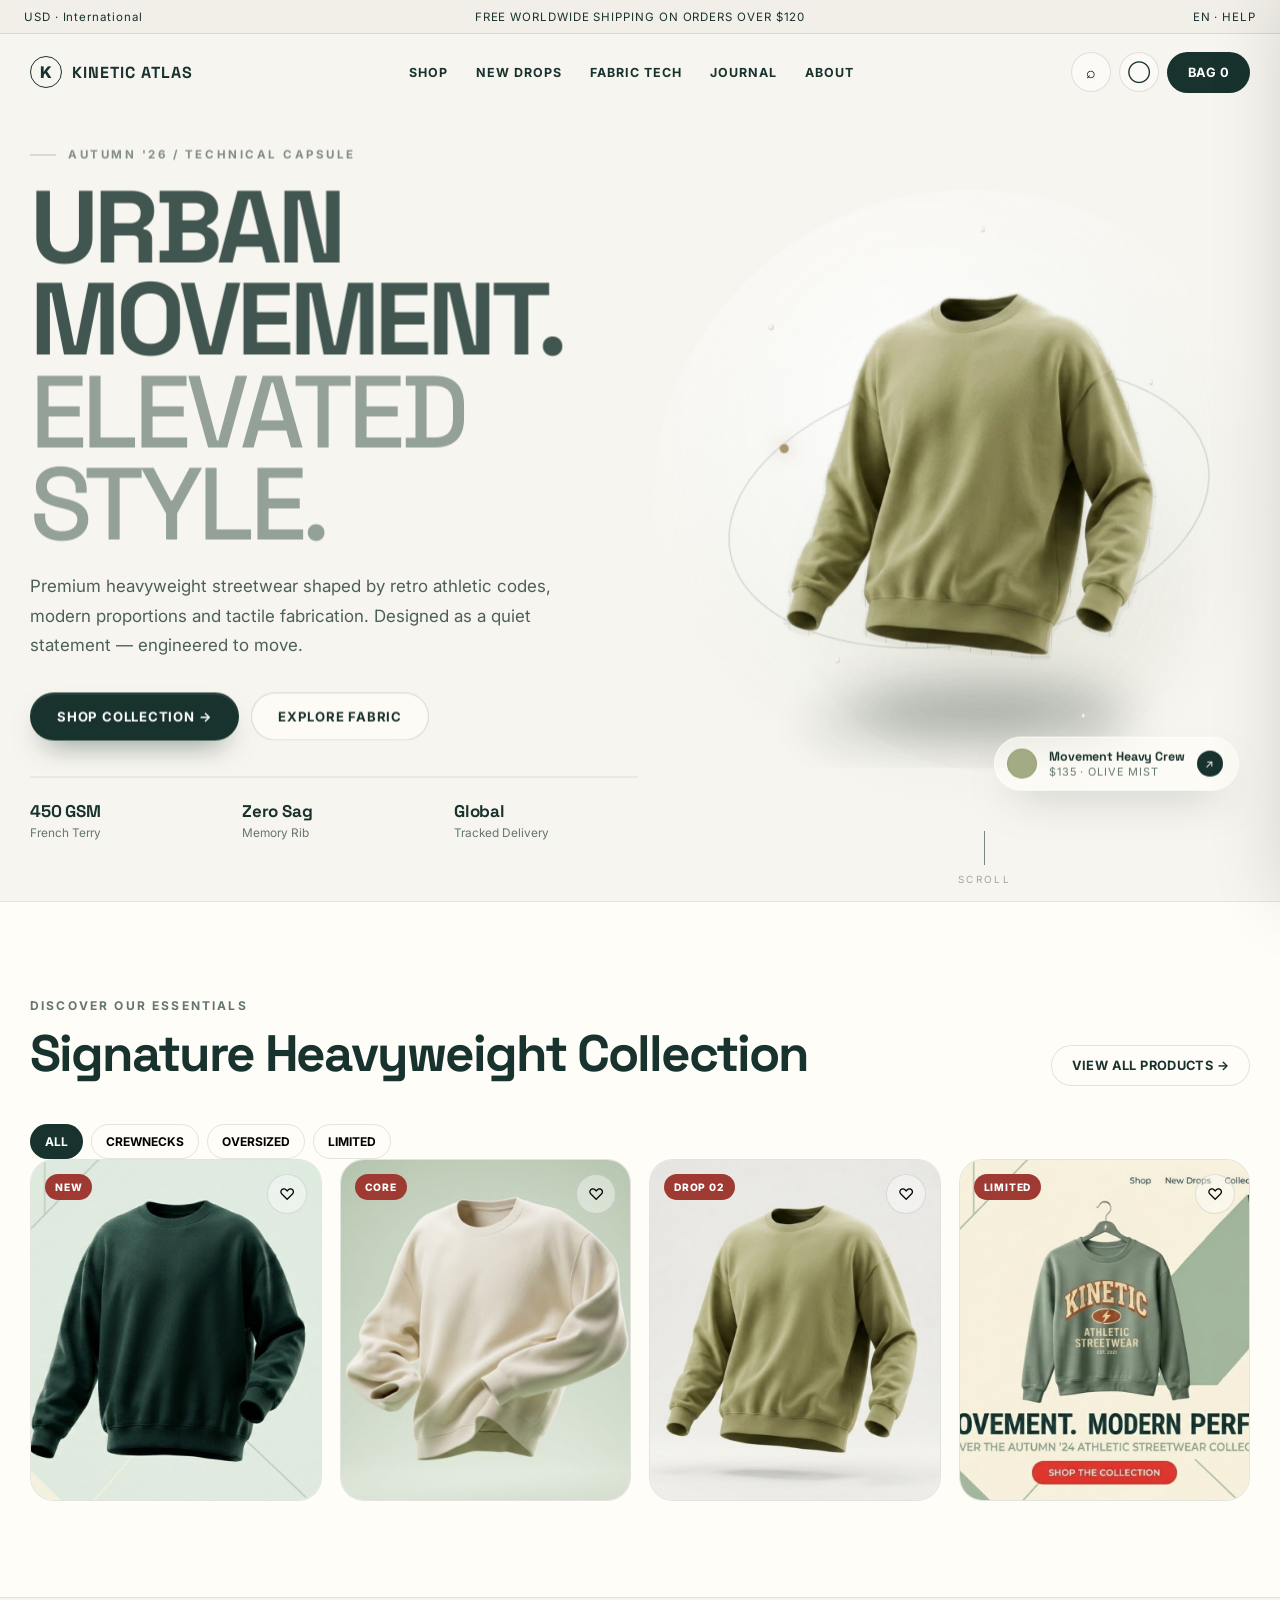
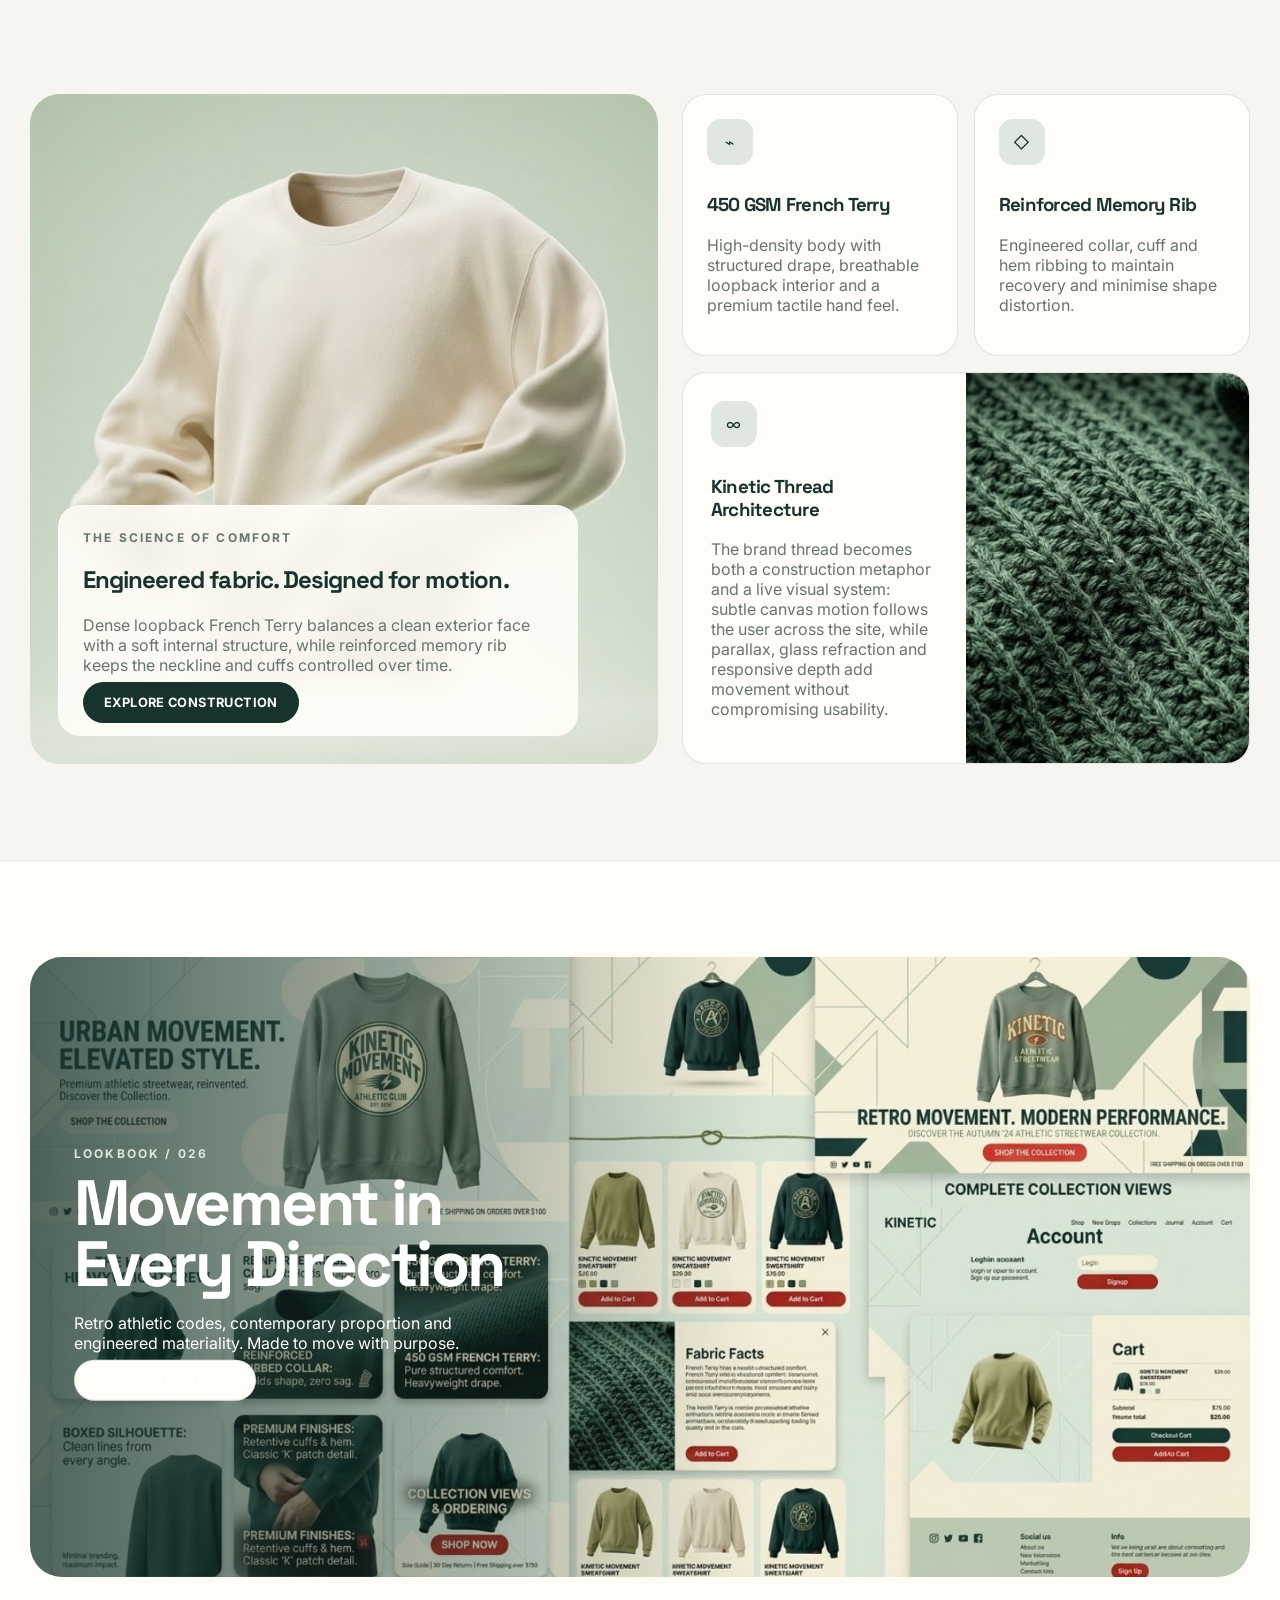
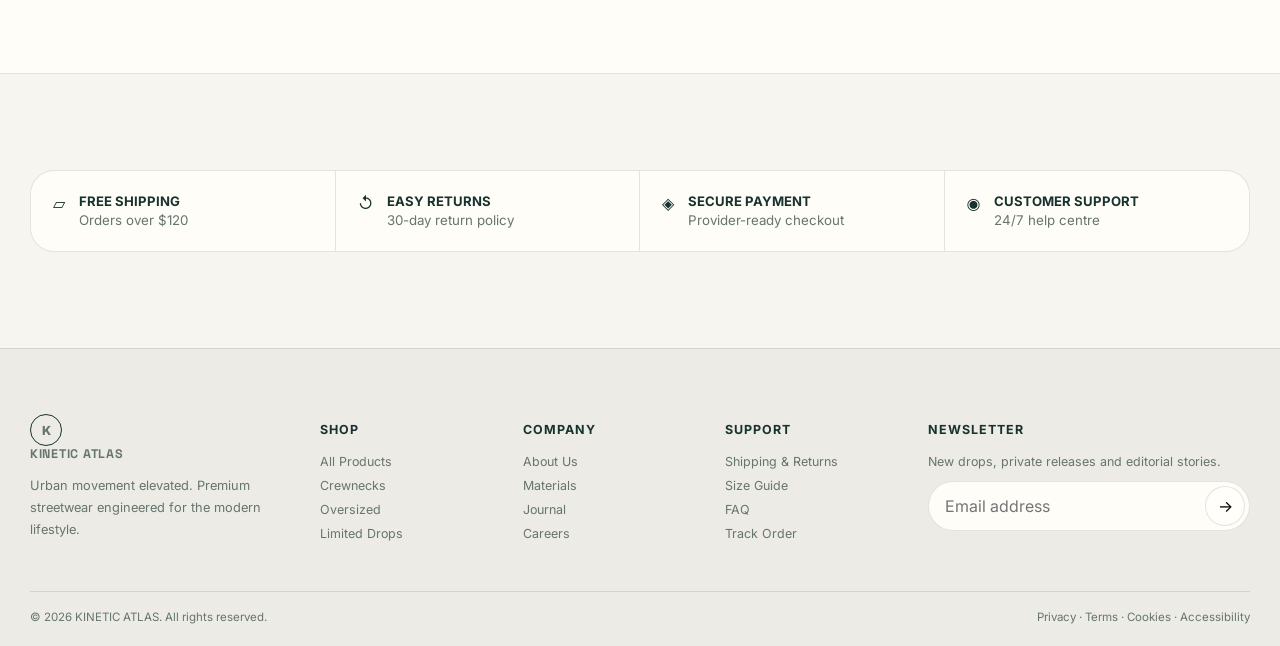
==== index.html @ 5d5ddb76 "Rebuild the home hero as a layered cinematic product stage The hero worked but read as a template: o" ====
<!doctype html><html lang="en"><head><meta charset="utf-8"><meta name="viewport" content="width=device-width,initial-scale=1"><meta name="theme-color" content="#f7f5ef"><meta name="description" content="KINETIC ATLAS premium heavyweight streetwear — engineered for urban movement."><title>KINETIC ATLAS — Urban Movement</title><link rel="preconnect" href="https://fonts.googleapis.com"><link rel="preconnect" href="https://fonts.gstatic.com" crossorigin><link href="https://fonts.googleapis.com/css2?family=Inter:wght@400;500;600;700;800&family=Space+Grotesk:wght@500;600;700&display=swap" rel="stylesheet"><link rel="stylesheet" href="assets/css/styles.css"><link rel="stylesheet" href="assets/css/hero.css"><link rel="preload" as="image" href="assets/images/hero-garment.webp" type="image/webp" fetchpriority="high"><script>document.documentElement.classList.add("js")</script><link rel="manifest" href="manifest.webmanifest"><script type="application/ld+json">{"@context":"https://schema.org","@type":"Organization","name":"KINETIC ATLAS","url":"https://example.com","logo":"https://example.com/assets/logo.png","sameAs":[]}</script><script type="application/ld+json">{"@context":"https://schema.org","@type":"WebSite","name":"KINETIC ATLAS","url":"https://example.com","potentialAction":{"@type":"SearchAction","target":"https://example.com/shop.html?q={search_term_string}","query-input":"required name=search_term_string"}}</script></head><body>
<div class="announcement"><span>USD · International</span><span>FREE WORLDWIDE SHIPPING ON ORDERS OVER $120</span><span>EN · HELP</span></div>
<header class="header"><div class="container nav"><a class="brand" href="index.html"><span class="brandmark">K</span><strong>KINETIC ATLAS</strong></a><nav class="links"><a href="shop.html">SHOP</a><a href="#new">NEW DROPS</a><a href="#fabric">FABRIC TECH</a><a href="#lookbook">JOURNAL</a><a href="#about">ABOUT</a></nav><div class="actions"><button class="iconbtn" id="searchOpen" aria-label="Search">⌕</button><a class="iconbtn" href="account.html" aria-label="Account">◯</a><button class="pill dark" id="cartOpen">BAG <span data-cart-count>0</span></button></div></div></header>
<main>
<section class="hero" id="hero" data-hero>
<div class="container hero-grid">
<div class="hero-lede" data-scroll-copy="fade"><div class="eyebrow"><span data-in="up">AUTUMN '26 / TECHNICAL CAPSULE</span></div><h1 class="display hero-title"><span class="l"><span>URBAN MOVEMENT.</span></span><span class="l"><em>ELEVATED STYLE.</em></span></h1></div>
<div class="hero-actions" data-scroll-copy><p class="hero-sub" data-in="up" style="--d:.25s">Premium heavyweight streetwear shaped by retro athletic codes, modern proportions and tactile fabrication. Designed as a quiet statement — engineered to move.</p><div class="hero-cta" data-in="up" style="--d:.36s"><a class="pill dark" href="shop.html">SHOP COLLECTION <span class="arw">→</span></a><a class="pill ghost" href="#fabric">EXPLORE FABRIC</a></div></div>
<div class="hero-spec" data-scroll-copy><div data-in="up" style="--d:.46s"><b>450 GSM</b><small>French Terry</small></div><div data-in="up" style="--d:.54s"><b>Zero Sag</b><small>Memory Rib</small></div><div data-in="up" style="--d:.62s"><b>Global</b><small>Tracked Delivery</small></div></div>
<div class="hero-art">
<div class="hero-layer hero-atmos" data-depth=".10" data-rise="-26" data-zoom=".07" aria-hidden="true"><i class="glow"></i><i class="bloom"></i><i class="ring"></i></div>
<canvas class="hero-weave" data-depth=".40" data-tilt=".5" data-rise="44" aria-hidden="true"></canvas>
<div class="hero-layer hero-shadow" data-depth=".24" data-rise="16" data-zoom=".06" aria-hidden="true"><picture><source srcset="assets/images/hero-garment-shadow.webp" type="image/webp"><img src="assets/images/hero-garment-shadow.png" width="661" height="721" alt="" loading="eager" decoding="async"></picture></div>
<div class="hero-layer hero-garment" data-depth=".42" data-tilt="1" data-rise="58" data-zoom="-.10"><picture><source srcset="assets/images/hero-garment.webp" type="image/webp"><img src="assets/images/hero-garment.png" width="661" height="721" alt="Movement Heavy Crew — 450 GSM olive mist crewneck" fetchpriority="high" decoding="async"></picture></div>
<div class="hero-layer hero-motes" data-depth=".70" data-rise="86" aria-hidden="true"><i></i><i></i><i></i><i></i><i></i></div>
<div class="hero-layer hero-chip-wrap" data-depth=".55" data-rise="30"><a class="hero-chip" href="product.html?id=movement-crew"><span class="dot"></span><span><b>Movement Heavy Crew</b><small>$135 · OLIVE MIST</small></span><span class="go">↗</span></a></div>
</div>
<div class="hero-cue" aria-hidden="true"><span class="track"></span><span>SCROLL</span></div>
</div>
</section>
<section class="section alt" id="new"><div class="container"><div class="section-head" data-reveal><div><div class="eyebrow">DISCOVER OUR ESSENTIALS</div><h2 class="display">Signature Heavyweight Collection</h2></div><a class="pill" href="shop.html">VIEW ALL PRODUCTS →</a></div><div class="filters" data-reveal><button class="filter active">ALL</button><button class="filter">CREWNECKS</button><button class="filter">OVERSIZED</button><button class="filter">LIMITED</button></div><div class="products" data-reveal data-product-grid data-limit="4"></div></div></section>
<section class="section" id="fabric"><div class="container feature-grid"><div class="editorial" data-reveal><img src="assets/images/product-ivory-crew.jpg" alt="Ivory premium crewneck editorial"><div class="editorial-copy"><div class="eyebrow">THE SCIENCE OF COMFORT</div><h2 class="display">Engineered fabric. Designed for motion.</h2><p class="muted">Dense loopback French Terry balances a clean exterior face with a soft internal structure, while reinforced memory rib keeps the neckline and cuffs controlled over time.</p><a class="pill dark" href="product.html?id=retro-crew">EXPLORE CONSTRUCTION</a></div></div><div class="tech-grid" data-reveal><article class="tech-card"><div class="tech-icon">⌁</div><h3 class="display">450 GSM French Terry</h3><p class="muted">High-density body with structured drape, breathable loopback interior and a premium tactile hand feel.</p></article><article class="tech-card"><div class="tech-icon">◇</div><h3 class="display">Reinforced Memory Rib</h3><p class="muted">Engineered collar, cuff and hem ribbing to maintain recovery and minimise shape distortion.</p></article><article class="tech-card big"><div class="copy"><div class="tech-icon">∞</div><h3 class="display">Kinetic Thread Architecture</h3><p class="muted">The brand thread becomes both a construction metaphor and a live visual system: subtle canvas motion follows the user across the site, while parallax, glass refraction and responsive depth add movement without compromising usability.</p></div><img src="assets/images/fabric-pine-closeup.jpg" alt="Close up heavyweight knit texture"></article></div></div></section>
<section class="section alt" id="lookbook"><div class="container"><div class="lookbook" data-reveal><img src="assets/images/brand-moodboard.jpg" alt="Kinetic Atlas collection lookbook"><div class="overlay"></div><div class="copy"><div class="eyebrow" style="color:#dfe7df">LOOKBOOK / 026</div><h2 class="display">Movement in Every Direction</h2><p>Retro athletic codes, contemporary proportion and engineered materiality. Made to move with purpose.</p><a class="pill" href="shop.html">EXPLORE LOOKBOOK</a></div></div></div></section>
<section class="section"><div class="container servicebar" data-reveal><div class="service"><span>▱</span><div><b>FREE SHIPPING</b><small>Orders over $120</small></div></div><div class="service"><span>↺</span><div><b>EASY RETURNS</b><small>30-day return policy</small></div></div><div class="service"><span>◈</span><div><b>SECURE PAYMENT</b><small>Provider-ready checkout</small></div></div><div class="service"><span>◉</span><div><b>CUSTOMER SUPPORT</b><small>24/7 help centre</small></div></div></div></section>
</main>
<footer class="footer" id="about"><div class="container"><div class="footer-grid"><div><a class="brand" href="index.html"><span class="brandmark">K</span><strong>KINETIC ATLAS</strong></a><p class="muted" style="font-size:.8rem;line-height:1.7;max-width:260px">Urban movement elevated. Premium streetwear engineered for the modern lifestyle.</p></div><div><h4>SHOP</h4><a href="shop.html">All Products</a><a href="shop.html">Crewnecks</a><a href="shop.html">Oversized</a><a href="shop.html">Limited Drops</a></div><div><h4>COMPANY</h4><a href="#about">About Us</a><a href="#fabric">Materials</a><a href="#lookbook">Journal</a><a href="#">Careers</a></div><div><h4>SUPPORT</h4><a href="#">Shipping & Returns</a><a href="#">Size Guide</a><a href="#">FAQ</a><a href="#">Track Order</a></div><div><h4>NEWSLETTER</h4><p class="muted" style="font-size:.78rem">New drops, private releases and editorial stories.</p><form class="newsletter" onsubmit="event.preventDefault();document.getElementById('toast').textContent='You are on the list';document.getElementById('toast').classList.add('show');setTimeout(()=>document.getElementById('toast').classList.remove('show'),2000)"><input required type="email" placeholder="Email address"><button class="iconbtn" aria-label="Join">→</button></form></div></div><div class="footer-bottom"><span>© 2026 KINETIC ATLAS. All rights reserved.</span><span>Privacy · Terms · Cookies · Accessibility</span></div></div></footer>
<div class="backdrop" id="backdrop"></div><aside class="drawer" id="cartDrawer"><div class="drawer-head"><b class="display">YOUR BAG (<span data-cart-count>0</span>)</b><button class="iconbtn" id="cartClose">×</button></div><div class="drawer-body" id="cartItems"></div><div class="drawer-foot"><div style="display:flex;justify-content:space-between;margin-bottom:16px"><b>SUBTOTAL</b><b data-cart-subtotal>$0.00</b></div><a class="pill accent" style="display:block;text-align:center" href="checkout.html">SECURE CHECKOUT</a></div></aside><div class="modal" id="searchModal"><div class="searchbox"><input id="searchInput" placeholder="Search collection, colour, style…"><button class="iconbtn" id="searchClose">×</button></div><div class="search-results" id="searchResults"></div></div><div class="toast" id="toast"></div><script src="assets/js/data.js"></script><script src="assets/js/app.js"></script><script src="assets/js/hero.js"></script></body></html>
---- assets/css/styles.css ----
:root{
  --bg:#f7f5ef;--paper:#fffdf8;--sage:#dfe7df;--sage2:#cbd7cc;--ink:#18322e;--muted:#66756f;--line:rgba(24,50,46,.12);--accent:#9f3a32;--gold:#a8956f;--shadow:0 24px 70px rgba(27,50,46,.10);
}
*{box-sizing:border-box} html{scroll-behavior:smooth} body{margin:0;font-family:Inter,ui-sans-serif,system-ui,-apple-system,BlinkMacSystemFont,"Segoe UI",sans-serif;background:var(--bg);color:var(--ink);overflow-x:hidden} a{color:inherit;text-decoration:none} button,input,select{font:inherit} img{max-width:100%;display:block}
.container{width:min(1220px,calc(100% - 40px));margin:auto}.eyebrow{font-size:.75rem;letter-spacing:.18em;text-transform:uppercase;color:var(--muted);font-weight:700}.display{font-family:"Space Grotesk",Inter,sans-serif;letter-spacing:-.04em}.muted{color:var(--muted)}
.announcement{height:34px;display:grid;grid-template-columns:1fr auto 1fr;align-items:center;padding:0 24px;border-bottom:1px solid var(--line);font-size:.72rem;letter-spacing:.08em;background:#f1efe8}.announcement span:last-child{text-align:right}
.header{position:sticky;top:0;z-index:60;background:rgba(247,245,239,.86);backdrop-filter:blur(18px);border-bottom:1px solid transparent;transition:.25s}.header.scrolled{border-color:var(--line);box-shadow:0 10px 30px rgba(26,50,46,.06)}.nav{height:76px;display:flex;align-items:center;justify-content:space-between;gap:24px}.brand{display:flex;align-items:center;gap:10px}.brandmark{width:32px;height:32px;border:1px solid var(--ink);border-radius:50%;display:grid;place-items:center;font-weight:800}.brand strong{font-family:"Space Grotesk";letter-spacing:.06em}.links{display:flex;gap:28px;font-size:.78rem;font-weight:700;letter-spacing:.08em}.actions{display:flex;align-items:center;gap:8px}.iconbtn{width:40px;height:40px;border:1px solid var(--line);border-radius:50%;display:grid;place-items:center;background:rgba(255,255,255,.4);cursor:pointer}.pill{border:1px solid var(--line);border-radius:999px;padding:12px 20px;background:var(--paper);font-weight:700;font-size:.8rem;letter-spacing:.03em;cursor:pointer}.pill.dark{background:var(--ink);color:#fff}.pill.accent{background:var(--accent);border-color:var(--accent);color:#fff}.pill:hover,.iconbtn:hover{transform:translateY(-1px)}
#threadCanvas{position:fixed;inset:0;width:100%;height:100%;pointer-events:none;z-index:5;opacity:.46}
.section{padding:96px 0}.section.alt{background:var(--paper);border-block:1px solid var(--line)}.section-head{display:flex;justify-content:space-between;gap:24px;align-items:flex-end;margin-bottom:38px}.section-head h2{font-size:clamp(2rem,4vw,3.5rem);margin:8px 0 0}.filters{display:flex;gap:8px;flex-wrap:wrap}.filter{padding:9px 14px;border-radius:999px;border:1px solid var(--line);background:transparent;font-size:.75rem;font-weight:700;cursor:pointer}.filter.active{background:var(--ink);color:#fff}
.products{display:grid;grid-template-columns:repeat(4,1fr);gap:18px}.card{background:var(--paper);border:1px solid var(--line);border-radius:24px;overflow:hidden;transition:.3s}.card:hover{transform:translateY(-4px);box-shadow:var(--shadow)}.card-media{position:relative;aspect-ratio:4/5;background:#ebe9e2;overflow:hidden}.card-media img{width:100%;height:100%;object-fit:cover;transition:.5s}.card:hover img{transform:scale(1.035)}.badge{position:absolute;top:14px;left:14px;background:var(--accent);color:white;border-radius:999px;padding:7px 10px;font-size:.64rem;font-weight:800;letter-spacing:.08em}.wishlist{position:absolute;right:14px;top:14px}.card-body{padding:18px}.card-title-row{display:flex;justify-content:space-between;gap:10px}.card h3{margin:0;font-family:"Space Grotesk";font-size:1rem}.price{font-weight:800}.swatches{display:flex;gap:7px;margin:14px 0}.swatch{width:14px;height:14px;border-radius:50%;border:1px solid rgba(0,0,0,.12)}.card-actions{display:grid;grid-template-columns:1fr 42px;gap:8px}.card-actions button{height:42px}
.feature-grid{display:grid;grid-template-columns:1.05fr .95fr;gap:24px}.editorial{border-radius:30px;overflow:hidden;min-height:520px;position:relative}.editorial img{width:100%;height:100%;object-fit:cover}.editorial-copy{position:absolute;inset:auto 28px 28px 28px;background:rgba(255,253,248,.9);backdrop-filter:blur(14px);border:1px solid rgba(255,255,255,.7);padding:24px;border-radius:22px;max-width:520px}.tech-grid{display:grid;grid-template-columns:1fr 1fr;gap:16px}.tech-card{background:var(--paper);border:1px solid var(--line);border-radius:24px;padding:24px;min-height:220px}.tech-card.big{grid-column:1/-1;min-height:280px;display:grid;grid-template-columns:1fr 1fr;overflow:hidden;padding:0}.tech-card.big .copy{padding:28px}.tech-card.big img{width:100%;height:100%;object-fit:cover}.tech-icon{width:46px;height:46px;border-radius:14px;background:var(--sage);display:grid;place-items:center;margin-bottom:28px}
.lookbook{position:relative;height:620px;overflow:hidden;border-radius:32px}.lookbook img{width:100%;height:100%;object-fit:cover}.lookbook .overlay{position:absolute;inset:0;background:linear-gradient(90deg,rgba(24,50,46,.72),transparent 60%)}.lookbook .copy{position:absolute;left:44px;top:50%;transform:translateY(-50%);color:white;max-width:430px}.lookbook h2{font-size:clamp(2.5rem,5vw,4.8rem);line-height:.95;margin:12px 0 18px}
.servicebar{display:grid;grid-template-columns:repeat(4,1fr);border:1px solid var(--line);border-radius:24px;overflow:hidden;background:var(--paper)}.service{padding:22px;border-right:1px solid var(--line);display:flex;gap:14px}.service:last-child{border-right:0}.service b{display:block;font-size:.82rem}.service small{color:var(--muted)}
.footer{padding:56px 0 22px;background:#ecebe5;border-top:1px solid var(--line)}.footer-grid{display:grid;grid-template-columns:1.5fr repeat(3,1fr) 1.4fr;gap:28px}.footer h4{font-size:.78rem;letter-spacing:.08em}.footer a{display:block;color:var(--muted);font-size:.78rem;margin:9px 0}.newsletter{display:flex;border:1px solid var(--line);background:var(--paper);border-radius:999px;overflow:hidden;padding:4px}.newsletter input{flex:1;border:0;background:transparent;padding:10px 12px;outline:none;min-width:0}.footer-bottom{display:flex;justify-content:space-between;gap:24px;border-top:1px solid var(--line);padding-top:18px;margin-top:38px;font-size:.72rem;color:var(--muted)}
.drawer,.modal{position:fixed;z-index:90}.drawer{top:0;right:0;width:min(440px,100%);height:100dvh;background:var(--paper);box-shadow:-20px 0 70px rgba(0,0,0,.14);transform:translateX(105%);transition:.35s;display:flex;flex-direction:column}.drawer.open{transform:translateX(0)}.drawer-head{padding:22px;border-bottom:1px solid var(--line);display:flex;justify-content:space-between;align-items:center}.drawer-body{padding:20px;overflow:auto;flex:1}.drawer-foot{padding:20px;border-top:1px solid var(--line)}.cart-item{display:grid;grid-template-columns:76px 1fr auto;gap:12px;padding:14px 0;border-bottom:1px solid var(--line)}.cart-item img{width:76px;height:92px;object-fit:cover;border-radius:14px}.qty{display:flex;align-items:center;gap:8px;margin-top:8px}.qty button{width:26px;height:26px;border-radius:50%;border:1px solid var(--line);background:white}.backdrop{position:fixed;inset:0;background:rgba(16,32,29,.35);backdrop-filter:blur(3px);z-index:80;opacity:0;pointer-events:none;transition:.25s}.backdrop.show{opacity:1;pointer-events:auto}.modal{inset:50% auto auto 50%;transform:translate(-50%,-46%) scale(.98);width:min(760px,calc(100% - 30px));background:var(--paper);border-radius:28px;box-shadow:var(--shadow);opacity:0;pointer-events:none;transition:.25s;overflow:hidden}.modal.show{opacity:1;pointer-events:auto;transform:translate(-50%,-50%) scale(1)}.searchbox{padding:22px;display:flex;gap:10px}.searchbox input{flex:1;border:1px solid var(--line);border-radius:999px;padding:14px 18px;outline:none;background:#fff}.search-results{padding:0 22px 22px;max-height:55vh;overflow:auto}.search-result{display:grid;grid-template-columns:70px 1fr auto;gap:14px;padding:12px 0;border-top:1px solid var(--line)}.search-result img{width:70px;height:76px;object-fit:cover;border-radius:12px}
.page-hero{padding:70px 0 40px}.page-hero h1{font-size:clamp(2.6rem,6vw,5.4rem);margin:8px 0 12px}.shop-layout{display:grid;grid-template-columns:250px 1fr;gap:28px}.sidebar{position:sticky;top:110px;align-self:start;background:var(--paper);border:1px solid var(--line);border-radius:20px;padding:20px}.sidebar h4{margin:0 0 12px}.check{display:flex;gap:8px;align-items:center;margin:10px 0;font-size:.82rem;color:var(--muted)}.shop-products{display:grid;grid-template-columns:repeat(3,1fr);gap:18px}
.product-page{padding:48px 0 90px;display:grid;grid-template-columns:1.08fr .92fr;gap:48px}.gallery{display:grid;grid-template-columns:1fr 1fr;gap:12px}.gallery img{width:100%;aspect-ratio:4/5;object-fit:cover;border-radius:22px;background:#ece9e0}.product-info{position:sticky;top:110px;align-self:start}.product-info h1{font-size:clamp(2.3rem,4vw,4.2rem);line-height:1;margin:8px 0 16px}.rating{font-size:.82rem;color:var(--gold)}.selects{display:grid;gap:14px;margin:24px 0}.selects label{font-weight:700;font-size:.78rem}.selects select{width:100%;padding:14px 16px;border:1px solid var(--line);border-radius:14px;background:var(--paper)}.accordion details{border-top:1px solid var(--line);padding:16px 0}.accordion summary{font-weight:700;cursor:pointer}.accordion p{color:var(--muted);line-height:1.7;font-size:.9rem}
.checkout{display:grid;grid-template-columns:1.15fr .85fr;gap:32px;padding:48px 0 90px}.panel{background:var(--paper);border:1px solid var(--line);border-radius:24px;padding:24px}.form-grid{display:grid;grid-template-columns:1fr 1fr;gap:14px}.field{display:grid;gap:7px}.field.full{grid-column:1/-1}.field label{font-size:.74rem;font-weight:700}.field input,.field select{padding:13px 14px;border:1px solid var(--line);border-radius:12px;background:white;outline:none}
.toast{position:fixed;left:50%;bottom:24px;transform:translate(-50%,20px);background:var(--ink);color:white;padding:12px 18px;border-radius:999px;z-index:110;opacity:0;pointer-events:none;transition:.25s;font-size:.82rem}.toast.show{opacity:1;transform:translate(-50%,0)}
@media(max-width:1000px){.links{display:none}.feature-grid,.product-page,.checkout{grid-template-columns:1fr}.products{grid-template-columns:repeat(2,1fr)}.shop-layout{grid-template-columns:1fr}.sidebar{position:relative;top:auto}.shop-products{grid-template-columns:repeat(2,1fr)}.product-info{position:relative;top:auto}.footer-grid{grid-template-columns:repeat(2,1fr)}.servicebar{grid-template-columns:repeat(2,1fr)}.service:nth-child(2){border-right:0}.service:nth-child(-n+2){border-bottom:1px solid var(--line)}}
@media(max-width:650px){.announcement{grid-template-columns:1fr;text-align:center;height:auto;padding:8px}.announcement span:not(:nth-child(2)){display:none}.container{width:min(100% - 24px,1220px)}.nav{height:66px}.brand strong{font-size:.86rem}.products,.shop-products,.gallery,.tech-grid,.form-grid{grid-template-columns:1fr}.tech-card.big{grid-template-columns:1fr}.tech-card.big img{height:220px}.section{padding:68px 0}.section-head{align-items:flex-start;flex-direction:column}.servicebar{grid-template-columns:1fr}.service{border-right:0;border-bottom:1px solid var(--line)}.service:last-child{border-bottom:0}.footer-grid{grid-template-columns:1fr}.footer-bottom{flex-direction:column}.lookbook{height:520px}.lookbook .copy{left:24px;right:24px}.actions .iconbtn:nth-child(1){display:none}.page-hero{padding-top:45px}}
---- assets/css/hero.css ----
/* =========================================================================
   KINETIC ATLAS — HERO SYSTEM
   Loaded after styles.css. Everything here is scoped to .hero / [data-hero]
   so no other page or component can be affected.

   Depth model (mirrored by assets/js/hero.js):
     L1  .hero-atmos      background atmosphere ......... depth 0.10
     L2  .hero-shadow     contact shadow ................ depth 0.24
     L3  .hero-garment    the product ................... depth 0.42
     L4  .hero-motes      floating fibre particles ...... depth 0.70
     L5  .hero-lede/copy  typography .................... depth 0.16

   Only transform and opacity are ever animated: every layer stays on the
   compositor, so the parallax never triggers layout, paint or a re-raster.
   ========================================================================= */

:root{
  --hero-ease:cubic-bezier(.16,1,.3,1);      /* long cinematic settle */
  --hero-ease-soft:cubic-bezier(.4,0,.2,1);
  --hero-glass:rgba(255,253,248,.66);
}

/* ---------------------------------------------------------------- shell -- */

.hero{
  position:relative;
  overflow:clip;            /* clip, not hidden: keeps position:sticky usable */
  overflow:hidden;
  min-height:auto;
  isolation:isolate;
  /* The grid owns the vertical rhythm; the section adds nothing on top of it,
     so the hero lands exactly one viewport tall and the scroll cue sits on the
     fold rather than below it. */
  padding-bottom:0;
}

.hero-grid{
  display:grid;
  grid-template-columns:1.04fr .96fr;
  grid-template-areas:
    "lede    art"
    "actions art"
    "spec    art";
  align-content:center;
  column-gap:clamp(24px,4vw,64px);
  min-height:min(900px,calc(100svh - 110px));
  padding:clamp(24px,4.5vh,56px) 0 clamp(34px,5vh,58px);
}

.hero-lede{grid-area:lede;z-index:4}
.hero-actions{grid-area:actions;z-index:4;max-width:560px}
.hero-spec{grid-area:spec;z-index:4}
.hero-art{grid-area:art;z-index:2}

/* ----------------------------------------------------------- typography -- */

.hero .eyebrow{
  display:flex;align-items:center;gap:12px;
  font-size:.72rem;letter-spacing:.22em;
}
.hero .eyebrow::before{
  content:"";width:26px;height:1px;background:currentColor;opacity:.5;
  transform-origin:left;transform:scaleX(var(--rule,1));
  transition:transform 1s var(--hero-ease) .25s;
}

.hero-title{
  font-size:clamp(2.85rem,8.4vw,6.4rem);
  line-height:.9;
  letter-spacing:-.045em;
  margin:20px 0 22px;
  text-wrap:balance;
}
.hero-title .l{display:block;overflow:hidden;padding-bottom:.06em;margin-bottom:-.06em}
.hero-title .l > span{display:block;will-change:transform}
.hero-title em{
  font-style:normal;color:#7d8f85;font-weight:500;
}

.hero-sub{
  max-width:52ch;
  font-size:clamp(.98rem,2.9vw,1.06rem);
  line-height:1.75;
  color:#4c5f58;
  margin:0;
}

/* ---------------------------------------------------------------- ctas --- */

.hero-cta{display:flex;gap:12px;flex-wrap:wrap;margin-top:clamp(22px,3.4vh,32px)}

.hero-cta .pill{
  position:relative;overflow:hidden;isolation:isolate;
  padding:15px 26px;font-size:.82rem;letter-spacing:.06em;
  transition:transform .5s var(--hero-ease),box-shadow .5s var(--hero-ease),color .35s;
  will-change:transform;
}
/* light sweep that runs across the button on hover/press */
.hero-cta .pill::after{
  content:"";position:absolute;inset:0;z-index:-1;
  background:linear-gradient(115deg,transparent 32%,rgba(255,255,255,.28) 50%,transparent 68%);
  transform:translateX(-120%);
  transition:transform .85s var(--hero-ease);
}
.hero-cta .pill:hover::after,.hero-cta .pill:focus-visible::after{transform:translateX(120%)}
.hero-cta .pill.dark{
  box-shadow:0 14px 30px -14px rgba(24,50,46,.65),inset 0 1px 0 rgba(255,255,255,.14);
}
.hero-cta .pill.dark:hover{transform:translateY(-2px);box-shadow:0 22px 44px -16px rgba(24,50,46,.7),inset 0 1px 0 rgba(255,255,255,.2)}
.hero-cta .pill.ghost{
  background:var(--hero-glass);
  -webkit-backdrop-filter:blur(14px) saturate(1.2);backdrop-filter:blur(14px) saturate(1.2);
  border-color:rgba(24,50,46,.16);
}
.hero-cta .pill.ghost:hover{transform:translateY(-2px);border-color:rgba(24,50,46,.34)}
.hero-cta .pill:active{transform:translateY(0) scale(.985)}
.hero-cta .pill .arw{display:inline-block;transition:transform .5s var(--hero-ease)}
.hero-cta .pill:hover .arw{transform:translateX(5px)}

/* --------------------------------------------------------- spec strip ---- */

.hero-spec{
  display:grid;grid-template-columns:repeat(3,minmax(0,1fr));
  gap:clamp(12px,2.4vw,28px);
  border-top:1px solid var(--line);
  padding-top:clamp(18px,2.6vh,26px);
  margin-top:clamp(26px,4vh,44px);
}
.hero-spec b{display:block;font-family:"Space Grotesk",Inter,sans-serif;font-size:clamp(.9rem,3.4vw,1.06rem);letter-spacing:-.01em}
.hero-spec small{display:block;color:var(--muted);font-size:.74rem;margin-top:4px;line-height:1.35}

/* --------------------------------------------------------------- stage --- */

.hero-art{
  /* One number drives the whole stage. It is bounded by the column width AND
     by the viewport height, so the garment can never overflow the hero on a
     short screen or push the CTA below the fold. 1.09 = the art's aspect. */
  --art:min(400px,31vw,52svh);
  position:relative;
  display:grid;place-items:center;
  min-height:calc(var(--art) * 1.16);
  perspective:1400px;              /* real perspective for the 3D layers */
  perspective-origin:50% 46%;
  transform-style:preserve-3d;
}

/* every parallax layer shares this contract */
.hero-layer{
  position:absolute;
  inset:0;
  display:grid;place-items:center;
  pointer-events:none;
  will-change:transform;
  backface-visibility:hidden;
}

/* L1 — atmosphere: studio light, sage bloom, hairline ring */
.hero-atmos{z-index:1}
.hero-atmos i{position:absolute;display:block;border-radius:50%}
.hero-atmos .glow{
  width:min(112%,760px);aspect-ratio:1;
  background:
    radial-gradient(circle at 42% 34%,rgba(255,255,255,.98),rgba(255,255,255,0) 58%),
    radial-gradient(circle at 50% 50%,rgba(223,231,223,.85),rgba(223,231,223,0) 68%);
}
.hero-atmos .bloom{
  width:min(78%,520px);aspect-ratio:1;
  background:radial-gradient(circle at 50% 60%,rgba(168,149,111,.16),rgba(168,149,111,0) 62%);
  transform:translate3d(6%,10%,0);
}
.hero-atmos .ring{
  width:min(86%,600px);height:min(40%,270px);
  border:1px solid rgba(97,116,105,.32);
  transform:rotate(-11deg);
}
.hero-atmos .ring::after{
  content:"";position:absolute;left:14%;top:14%;
  width:9px;height:9px;border-radius:50%;background:var(--gold);
  box-shadow:0 0 18px rgba(168,149,111,.8);
}

/* the thread→fabric→garment canvas sits between atmosphere and product */
.hero-weave{
  position:absolute;inset:0;width:100%;height:100%;
  z-index:2;pointer-events:none;
  opacity:0;transition:opacity 1.1s var(--hero-ease-soft);
}
.hero.is-ready .hero-weave{opacity:1}

/* L2 — contact shadow */
.hero-shadow{z-index:3}
.hero-shadow img{
  /* width/height attributes are presentational hints: without height:auto the
     intrinsic height would win over the CSS width and stretch the layer. */
  width:var(--art);height:auto;
  opacity:.5;
  transform:translate3d(0,8%,0) scale(1.06);
}

/* L3 — the product */
.hero-garment{z-index:4}
.hero-garment img{
  width:var(--art);height:auto;
  max-width:none;
  transform:translateZ(0);
  /* No drop-shadow filter here on purpose: a filter forces the layer to be
     re-rasterised every time it scales, which showed up as the single biggest
     cost of the entrance. Grounding is the shadow layer's job instead - which
     is also more honest, since it can move at its own depth. */
}

/* L4 — fibre motes floating in front of the garment */
.hero-motes{z-index:6}
.hero-chip-wrap{z-index:7}
.hero-motes i{
  position:absolute;width:6px;height:6px;border-radius:50%;
  background:radial-gradient(circle at 35% 35%,#fff,rgba(168,149,111,.5));
  box-shadow:0 0 12px rgba(255,255,255,.7);
  opacity:.55;
  animation:mote-drift 9s var(--hero-ease-soft) infinite;
}
.js .hero-motes i{opacity:0}
.hero.is-ready .hero-motes i{opacity:1}
.hero-motes i:nth-child(1){left:14%;top:26%;animation-duration:11s}
.hero-motes i:nth-child(2){left:82%;top:34%;width:4px;animation-duration:13s;animation-delay:-3s}
.hero-motes i:nth-child(3){left:26%;top:74%;width:5px;animation-duration:10s;animation-delay:-6s}
.hero-motes i:nth-child(4){left:70%;top:82%;width:3px;animation-duration:14s;animation-delay:-1.5s}
.hero-motes i:nth-child(5){left:52%;top:12%;width:4px;animation-duration:12s;animation-delay:-8s}
@keyframes mote-drift{
  0%,100%{transform:translate3d(0,0,0) scale(1);opacity:.35}
  50%    {transform:translate3d(10px,-22px,0) scale(1.25);opacity:.9}
}

/* floating product chip — the "showcase" detail that resolves after the intro.
   Its layer is pointer-events:none like every other one, so the link itself has
   to opt back in. */
.hero-chip{
  pointer-events:auto;
  position:absolute;z-index:7;right:2%;bottom:8%;
  display:flex;align-items:center;gap:12px;
  padding:11px 15px 11px 12px;
  border-radius:999px;
  background:var(--hero-glass);
  -webkit-backdrop-filter:blur(16px) saturate(1.3);backdrop-filter:blur(16px) saturate(1.3);
  border:1px solid rgba(255,255,255,.8);
  box-shadow:0 20px 44px -22px rgba(24,50,46,.55);
  opacity:1;transform:none;
  transition:opacity .9s var(--hero-ease) 1.5s,transform .9s var(--hero-ease) 1.5s,box-shadow .4s;
  will-change:transform,opacity;
}
.js .hero-chip{opacity:0;transform:translate3d(0,14px,0) scale(.96)}
.hero.is-ready .hero-chip{opacity:1;transform:translate3d(0,0,0) scale(1)}
.hero-chip:hover{box-shadow:0 26px 50px -22px rgba(24,50,46,.6)}
.hero-chip .dot{width:30px;height:30px;border-radius:50%;background:#a3ab84;box-shadow:inset 0 0 0 1px rgba(0,0,0,.08)}
.hero-chip b{display:block;font-family:"Space Grotesk",Inter,sans-serif;font-size:.78rem;letter-spacing:-.01em;white-space:nowrap}
.hero-chip small{display:block;color:var(--muted);font-size:.68rem;letter-spacing:.08em}
.hero-chip .go{width:26px;height:26px;border-radius:50%;background:var(--ink);color:#fff;display:grid;place-items:center;font-size:.7rem}

/* scroll cue */
.hero-cue{
  /* Centred under the product rather than under the page, so it never crowds
     the spec strip on the other side of the grid. */
  position:absolute;right:21%;bottom:16px;z-index:7;
  display:flex;flex-direction:column;align-items:center;gap:8px;
  font-size:.62rem;letter-spacing:.24em;
  pointer-events:none;
}
.hero-cue{color:#5a6b64}
.hero-cue .track{width:1px;height:34px;background:linear-gradient(180deg,rgba(24,50,46,.28),transparent);position:relative;overflow:hidden}
.hero-cue .track::after{
  content:"";position:absolute;inset:0;background:var(--ink);
  animation:cue 2.4s var(--hero-ease-soft) infinite;
}
@keyframes cue{0%{transform:translateY(-100%)}60%,100%{transform:translateY(100%)}}

/* ------------------------------------------------------ entrance states -- */
/* Pre-`is-ready` the hero is staged; adding .is-ready plays the whole thing.
   Values are duplicated nowhere else: JS only toggles the class.            */

.js .hero .eyebrow{--rule:0}
.hero.is-ready .eyebrow{--rule:1}

.js .hero [data-in]{opacity:0}
.js .hero-title .l > span{transform:translate3d(0,102%,0) skewY(3deg)}
.hero.is-ready .hero-title .l > span{
  transform:translate3d(0,0,0) skewY(0);
  transition:transform 1.15s var(--hero-ease);
}
.hero.is-ready .hero-title .l:nth-child(2) > span{transition-delay:.1s}

.hero.is-ready [data-in]{opacity:1;transition:opacity .9s var(--hero-ease-soft) var(--d,0s),transform .9s var(--hero-ease) var(--d,0s)}
.hero [data-in="up"]{transform:translate3d(0,18px,0)}
.hero.is-ready [data-in="up"]{transform:none}

/* the garment lands: scaled up, soft, out of focus → settles into place */
.js .hero-garment img,.js .hero-shadow img{
  /* Not opacity:0 — the browser skips fully transparent elements for LCP, and
     an entrance that delays the largest paint is not worth the second it buys.
     The product is painted from the first frame as a soft ghost and then
     resolves as the weave closes around it. */
  opacity:.07;
  transform:scale(1.14) translate3d(0,4%,0);
}
.hero.is-ready .hero-garment img{
  opacity:1;transform:scale(1) translate3d(0,0,0);
  /* Opacity and transform only. An animated blur would have carried the
     defocus beautifully, but it re-rasters a ~900px bitmap every frame and was
     measurably the most expensive step of the entrance on both desktop and
     mobile; the weave closing around the silhouette already does that job. */
  transition:opacity 1.05s var(--hero-ease-soft) .95s,transform 1.6s var(--hero-ease) .35s;
}
.hero.is-ready .hero-shadow img{
  opacity:.5;transform:translate3d(0,8%,0) scale(1.06);
  transition:opacity 1.1s var(--hero-ease-soft) 1.35s,transform 1.6s var(--hero-ease) .35s;
}

/* --------------------------------------------------------- breakpoints --- */

@media(hover:none){
  .hero-cta .pill.ghost,.hero-chip{
    -webkit-backdrop-filter:none;backdrop-filter:none;
    background:rgba(255,253,248,.94);
  }
}

@media(max-width:1000px){
  .hero-grid{
    grid-template-columns:1fr;
    grid-template-areas:"lede" "art" "actions" "spec";
    row-gap:clamp(6px,1.6vh,18px);
    min-height:calc(100svh - 96px);
    padding-top:clamp(22px,4vh,40px);
  }
  .hero-art{--art:min(420px,62vw,40svh);width:100%}
  .hero-actions{max-width:none}
  .hero-chip{right:0;bottom:2%}
  .hero-cue{display:none}
}

/* ---- mobile: the product is the subject, the type frames it -------------- */
@media(max-width:650px){
  .hero{padding-bottom:6px}
  .hero-grid{
    min-height:calc(100svh - 92px);
    padding:18px 0 max(18px,env(safe-area-inset-bottom));
    row-gap:2px;
  }
  .hero .eyebrow{font-size:.66rem;letter-spacing:.2em}
  .hero-title{
    /* two lines, not four: the product is the subject, the type frames it */
    font-size:clamp(2rem,10.2vw,3.1rem);
    line-height:.94;
    letter-spacing:-.04em;
    margin:12px 0 0;
  }
  .hero-sub{
    font-size:.94rem;line-height:1.62;color:#54655e;
    margin-top:14px;
    /* keep the paragraph to three tidy lines so the CTA never gets pushed */
    display:-webkit-box;-webkit-line-clamp:3;-webkit-box-orient:vertical;overflow:hidden;
  }
  .hero-art{
    --art:min(84vw,38svh);
    margin:4px -12px 0;           /* let the product breathe past the gutter */
  }
  .hero-cta{gap:10px;margin-top:18px}
  .hero-cta .pill{flex:1 1 auto;text-align:center;padding:15px 18px;font-size:.78rem}
  .hero-spec{
    margin-top:20px;padding-top:16px;
    gap:10px;
  }
  .hero-spec small{font-size:.68rem}
  .hero-chip{right:10px;bottom:0;padding:9px 13px 9px 10px}
  .hero-chip b{font-size:.72rem}
  .hero-motes i{opacity:.7}
}

@media(max-width:390px){
  .hero-title{font-size:clamp(2.35rem,12.4vw,3.4rem)}
  .hero-chip .go{display:none}
}

/* short landscape phones: never let the hero become a scroll trap */
@media(max-height:560px) and (max-width:1000px){
  .hero-grid{min-height:auto;padding-top:24px}
  .hero-art{--art:min(46vw,60svh)}
}

/* ------------------------------------------------- reduced motion / a11y -- */

@media(prefers-reduced-motion:reduce){
  .hero-weave{display:none}
  .hero-motes i{animation:none;opacity:.5}
  .hero-cue .track::after{animation:none}
  .hero .eyebrow::before{transition:none}
  .hero-title .l > span,
  .hero [data-in],
  .hero-garment img,
  .hero-shadow img,
  .hero-chip{
    transform:none!important;filter:none!important;opacity:1!important;transition:none!important;
  }
  .hero-shadow img{opacity:.5!important}
}

/* ------------------------------------------------------- page reveals ---- */
/* Used by the rest of the landing page, driven by one IntersectionObserver. */

.js [data-reveal]{
  opacity:0;transform:translate3d(0,26px,0);
  transition:opacity .9s var(--hero-ease-soft),transform 1s var(--hero-ease);
  will-change:transform,opacity;
}
[data-reveal].in{opacity:1;transform:none;will-change:auto}
@media(prefers-reduced-motion:reduce){
  [data-reveal]{opacity:1;transform:none;transition:none}
}
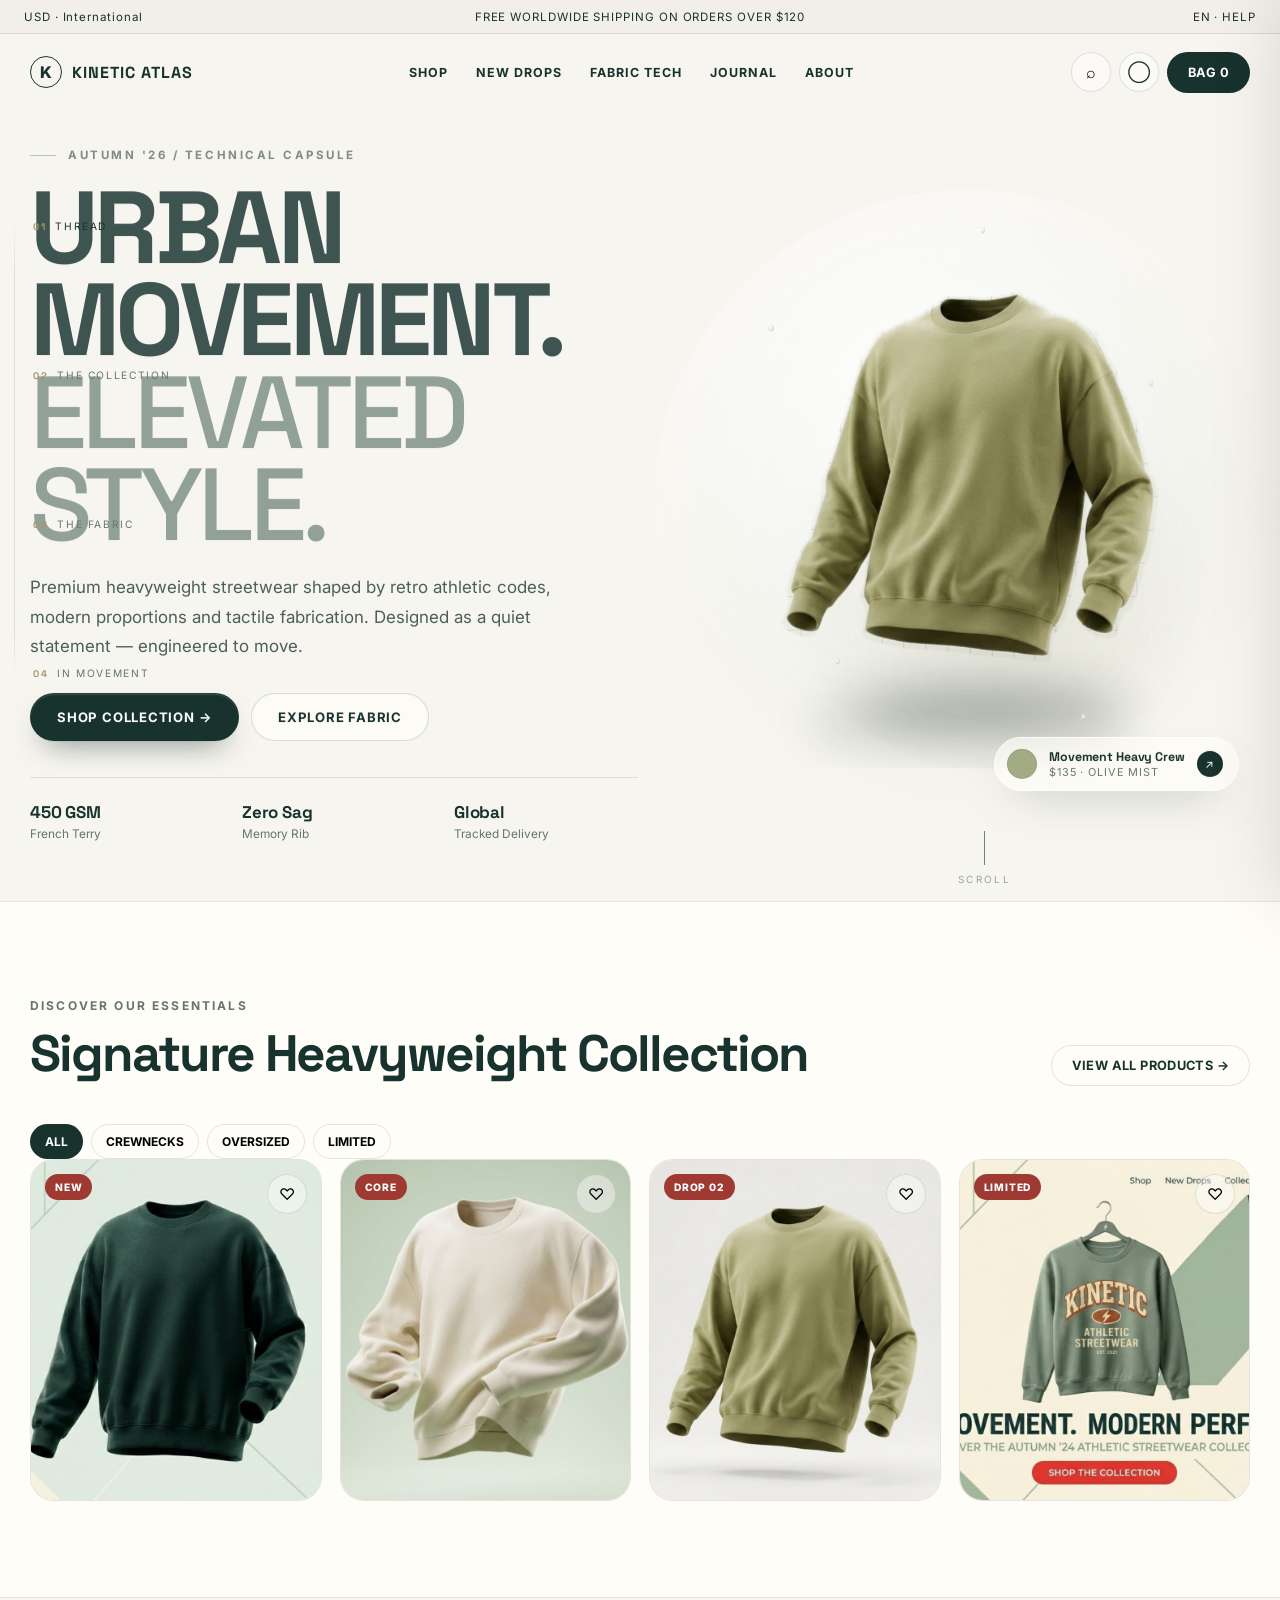
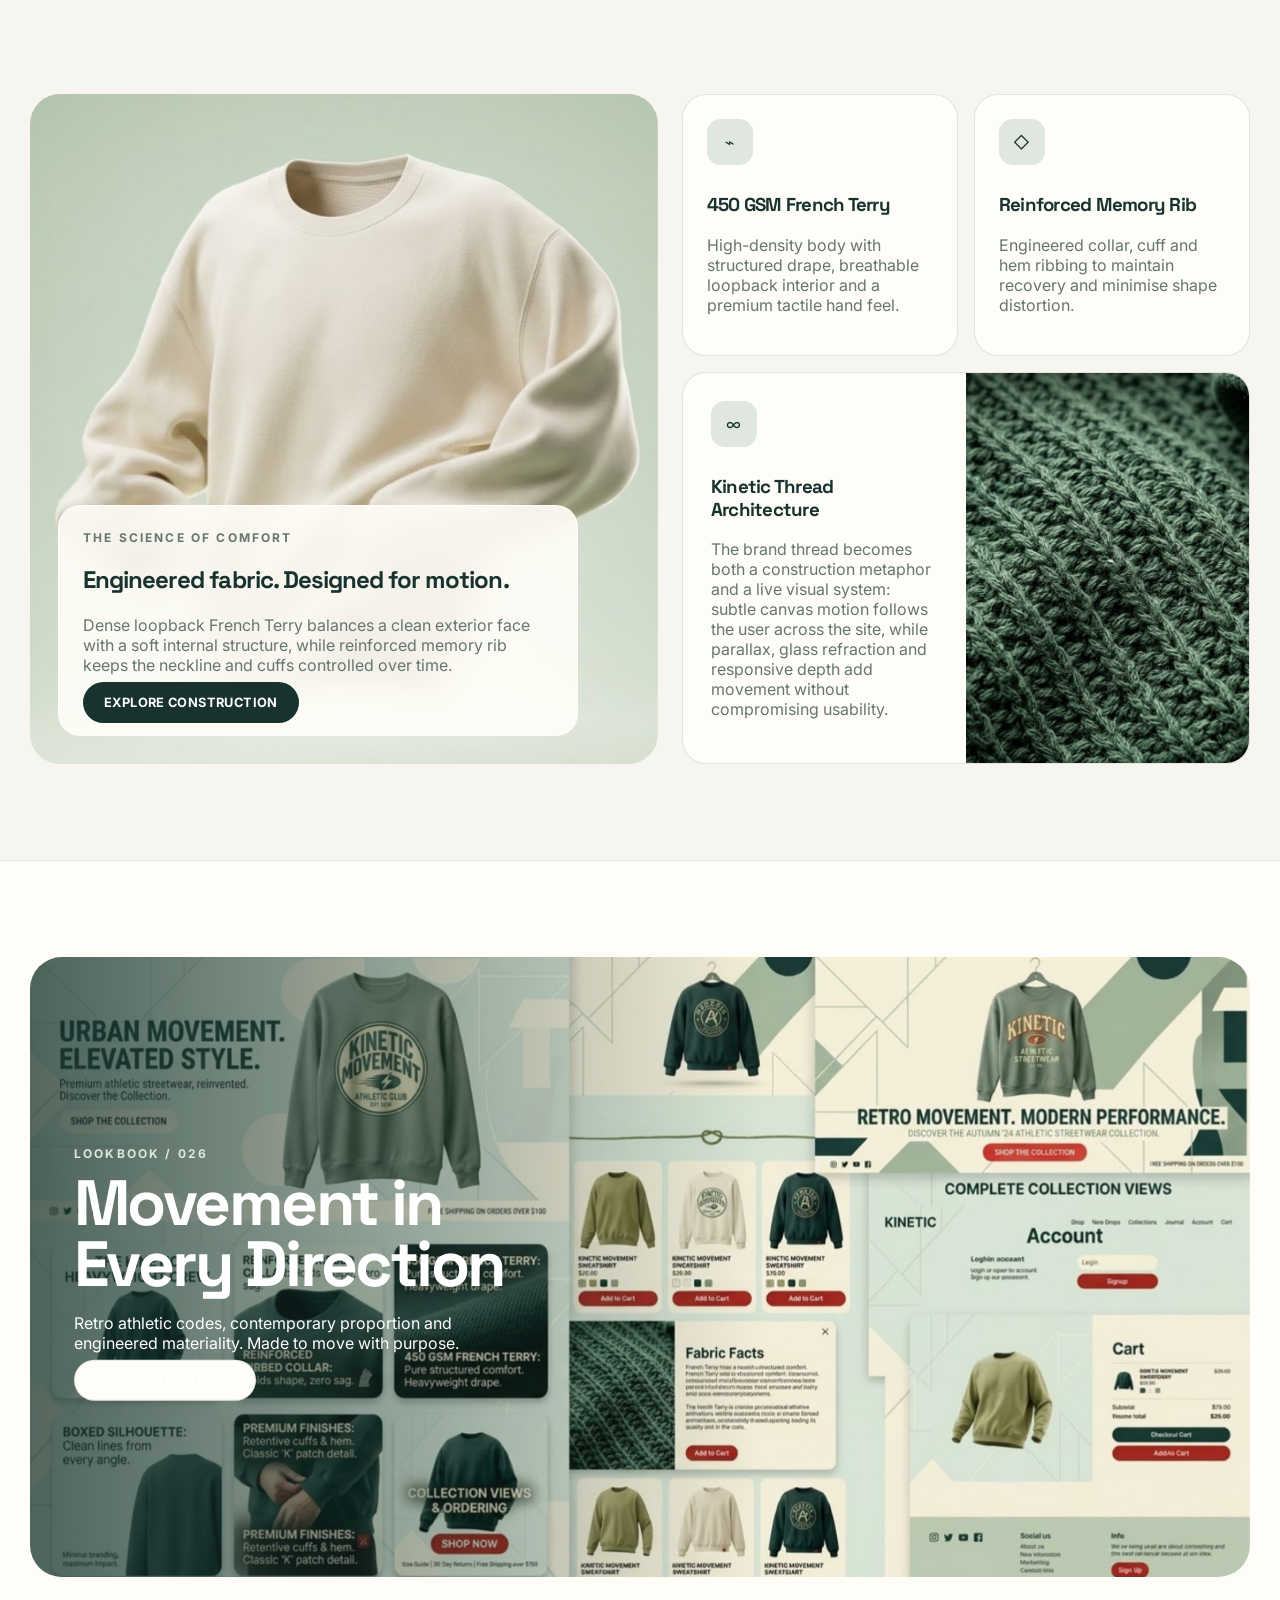
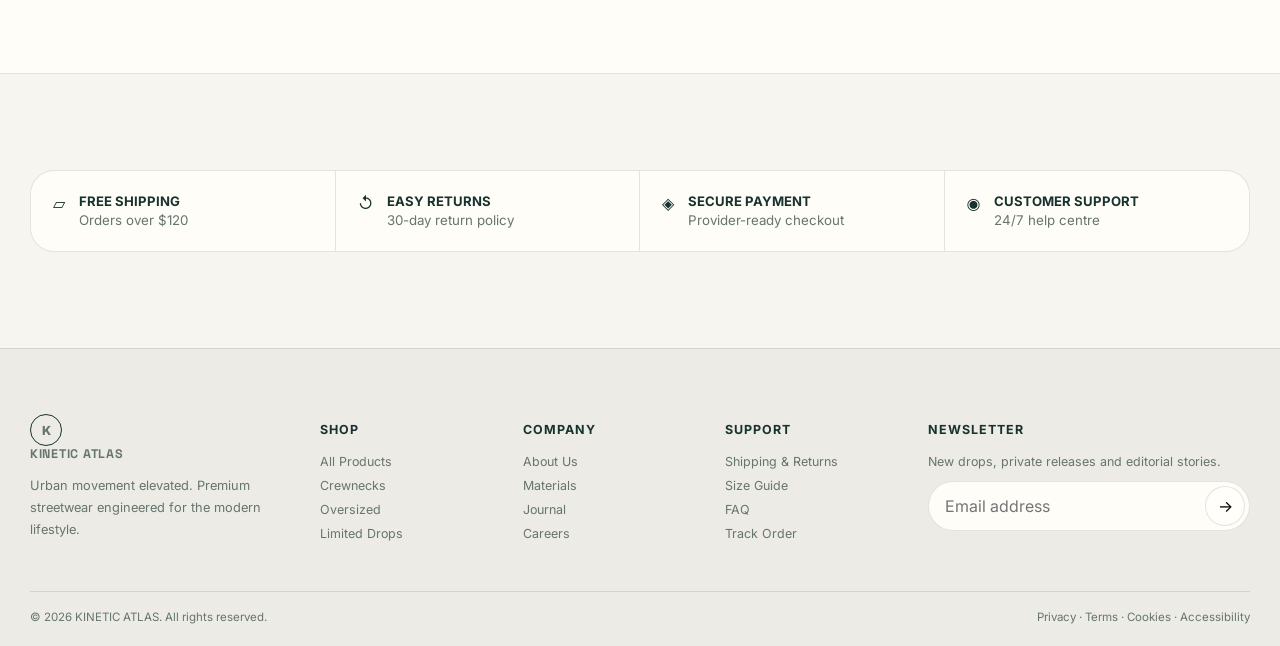
==== commit 26683aa5: "Refine the hero: drop the diagonal, real fibres, a narrative rail Priority 1 - mobile hero - Removed" ====
--- a/index.html
+++ b/index.html
@@ -1,6 +1,7 @@
 <!doctype html><html lang="en"><head><meta charset="utf-8"><meta name="viewport" content="width=device-width,initial-scale=1"><meta name="theme-color" content="#f7f5ef"><meta name="description" content="KINETIC ATLAS premium heavyweight streetwear — engineered for urban movement."><title>KINETIC ATLAS — Urban Movement</title><link rel="preconnect" href="https://fonts.googleapis.com"><link rel="preconnect" href="https://fonts.gstatic.com" crossorigin><link href="https://fonts.googleapis.com/css2?family=Inter:wght@400;500;600;700;800&family=Space+Grotesk:wght@500;600;700&display=swap" rel="stylesheet"><link rel="stylesheet" href="assets/css/styles.css"><link rel="stylesheet" href="assets/css/hero.css"><link rel="preload" as="image" href="assets/images/hero-garment.webp" type="image/webp" fetchpriority="high"><script>document.documentElement.classList.add("js")</script><link rel="manifest" href="manifest.webmanifest"><script type="application/ld+json">{"@context":"https://schema.org","@type":"Organization","name":"KINETIC ATLAS","url":"https://example.com","logo":"https://example.com/assets/logo.png","sameAs":[]}</script><script type="application/ld+json">{"@context":"https://schema.org","@type":"WebSite","name":"KINETIC ATLAS","url":"https://example.com","potentialAction":{"@type":"SearchAction","target":"https://example.com/shop.html?q={search_term_string}","query-input":"required name=search_term_string"}}</script></head><body>
 <div class="announcement"><span>USD · International</span><span>FREE WORLDWIDE SHIPPING ON ORDERS OVER $120</span><span>EN · HELP</span></div>
 <header class="header"><div class="container nav"><a class="brand" href="index.html"><span class="brandmark">K</span><strong>KINETIC ATLAS</strong></a><nav class="links"><a href="shop.html">SHOP</a><a href="#new">NEW DROPS</a><a href="#fabric">FABRIC TECH</a><a href="#lookbook">JOURNAL</a><a href="#about">ABOUT</a></nav><div class="actions"><button class="iconbtn" id="searchOpen" aria-label="Search">⌕</button><a class="iconbtn" href="account.html" aria-label="Account">◯</a><button class="pill dark" id="cartOpen">BAG <span data-cart-count>0</span></button></div></div></header>
+<nav class="rail" data-rail aria-hidden="true"><span class="rail-track"><i class="rail-fill"></i></span><ol class="rail-marks"><li data-anchor="hero"><b>01</b><span>Thread</span></li><li data-anchor="new"><b>02</b><span>The collection</span></li><li data-anchor="fabric"><b>03</b><span>The fabric</span></li><li data-anchor="lookbook"><b>04</b><span>In movement</span></li></ol></nav>
 <main>
 <section class="hero" id="hero" data-hero>
 <div class="container hero-grid">
@@ -8,7 +9,7 @@
 <div class="hero-actions" data-scroll-copy><p class="hero-sub" data-in="up" style="--d:.25s">Premium heavyweight streetwear shaped by retro athletic codes, modern proportions and tactile fabrication. Designed as a quiet statement — engineered to move.</p><div class="hero-cta" data-in="up" style="--d:.36s"><a class="pill dark" href="shop.html">SHOP COLLECTION <span class="arw">→</span></a><a class="pill ghost" href="#fabric">EXPLORE FABRIC</a></div></div>
 <div class="hero-spec" data-scroll-copy><div data-in="up" style="--d:.46s"><b>450 GSM</b><small>French Terry</small></div><div data-in="up" style="--d:.54s"><b>Zero Sag</b><small>Memory Rib</small></div><div data-in="up" style="--d:.62s"><b>Global</b><small>Tracked Delivery</small></div></div>
 <div class="hero-art">
-<div class="hero-layer hero-atmos" data-depth=".10" data-rise="-26" data-zoom=".07" aria-hidden="true"><i class="glow"></i><i class="bloom"></i><i class="ring"></i></div>
+<div class="hero-layer hero-atmos" data-depth=".10" data-rise="-26" data-zoom=".07" aria-hidden="true"><i class="glow"></i><i class="bloom"></i></div>
 <canvas class="hero-weave" data-depth=".40" data-tilt=".5" data-rise="44" aria-hidden="true"></canvas>
 <div class="hero-layer hero-shadow" data-depth=".24" data-rise="16" data-zoom=".06" aria-hidden="true"><picture><source srcset="assets/images/hero-garment-shadow.webp" type="image/webp"><img src="assets/images/hero-garment-shadow.png" width="661" height="721" alt="" loading="eager" decoding="async"></picture></div>
 <div class="hero-layer hero-garment" data-depth=".42" data-tilt="1" data-rise="58" data-zoom="-.10"><picture><source srcset="assets/images/hero-garment.webp" type="image/webp"><img src="assets/images/hero-garment.png" width="661" height="721" alt="Movement Heavy Crew — 450 GSM olive mist crewneck" fetchpriority="high" decoding="async"></picture></div>
@@ -19,8 +20,8 @@
 </div>
 </section>
 <section class="section alt" id="new"><div class="container"><div class="section-head" data-reveal><div><div class="eyebrow">DISCOVER OUR ESSENTIALS</div><h2 class="display">Signature Heavyweight Collection</h2></div><a class="pill" href="shop.html">VIEW ALL PRODUCTS →</a></div><div class="filters" data-reveal><button class="filter active">ALL</button><button class="filter">CREWNECKS</button><button class="filter">OVERSIZED</button><button class="filter">LIMITED</button></div><div class="products" data-reveal data-product-grid data-limit="4"></div></div></section>
-<section class="section" id="fabric"><div class="container feature-grid"><div class="editorial" data-reveal><img src="assets/images/product-ivory-crew.jpg" alt="Ivory premium crewneck editorial"><div class="editorial-copy"><div class="eyebrow">THE SCIENCE OF COMFORT</div><h2 class="display">Engineered fabric. Designed for motion.</h2><p class="muted">Dense loopback French Terry balances a clean exterior face with a soft internal structure, while reinforced memory rib keeps the neckline and cuffs controlled over time.</p><a class="pill dark" href="product.html?id=retro-crew">EXPLORE CONSTRUCTION</a></div></div><div class="tech-grid" data-reveal><article class="tech-card"><div class="tech-icon">⌁</div><h3 class="display">450 GSM French Terry</h3><p class="muted">High-density body with structured drape, breathable loopback interior and a premium tactile hand feel.</p></article><article class="tech-card"><div class="tech-icon">◇</div><h3 class="display">Reinforced Memory Rib</h3><p class="muted">Engineered collar, cuff and hem ribbing to maintain recovery and minimise shape distortion.</p></article><article class="tech-card big"><div class="copy"><div class="tech-icon">∞</div><h3 class="display">Kinetic Thread Architecture</h3><p class="muted">The brand thread becomes both a construction metaphor and a live visual system: subtle canvas motion follows the user across the site, while parallax, glass refraction and responsive depth add movement without compromising usability.</p></div><img src="assets/images/fabric-pine-closeup.jpg" alt="Close up heavyweight knit texture"></article></div></div></section>
-<section class="section alt" id="lookbook"><div class="container"><div class="lookbook" data-reveal><img src="assets/images/brand-moodboard.jpg" alt="Kinetic Atlas collection lookbook"><div class="overlay"></div><div class="copy"><div class="eyebrow" style="color:#dfe7df">LOOKBOOK / 026</div><h2 class="display">Movement in Every Direction</h2><p>Retro athletic codes, contemporary proportion and engineered materiality. Made to move with purpose.</p><a class="pill" href="shop.html">EXPLORE LOOKBOOK</a></div></div></div></section>
+<section class="section" id="fabric"><div class="container feature-grid"><div class="editorial" data-reveal><img data-parallax=".16" src="assets/images/product-ivory-crew.jpg" alt="Ivory premium crewneck editorial"><div class="editorial-copy"><div class="eyebrow">THE SCIENCE OF COMFORT</div><h2 class="display">Engineered fabric. Designed for motion.</h2><p class="muted">Dense loopback French Terry balances a clean exterior face with a soft internal structure, while reinforced memory rib keeps the neckline and cuffs controlled over time.</p><a class="pill dark" href="product.html?id=retro-crew">EXPLORE CONSTRUCTION</a></div></div><div class="tech-grid" data-reveal><article class="tech-card"><div class="tech-icon">⌁</div><h3 class="display">450 GSM French Terry</h3><p class="muted">High-density body with structured drape, breathable loopback interior and a premium tactile hand feel.</p></article><article class="tech-card"><div class="tech-icon">◇</div><h3 class="display">Reinforced Memory Rib</h3><p class="muted">Engineered collar, cuff and hem ribbing to maintain recovery and minimise shape distortion.</p></article><article class="tech-card big"><div class="copy"><div class="tech-icon">∞</div><h3 class="display">Kinetic Thread Architecture</h3><p class="muted">The brand thread becomes both a construction metaphor and a live visual system: subtle canvas motion follows the user across the site, while parallax, glass refraction and responsive depth add movement without compromising usability.</p></div><img src="assets/images/fabric-pine-closeup.jpg" alt="Close up heavyweight knit texture"></article></div></div></section>
+<section class="section alt" id="lookbook"><div class="container"><div class="lookbook" data-reveal><img data-parallax=".2" src="assets/images/brand-moodboard.jpg" alt="Kinetic Atlas collection lookbook"><div class="overlay"></div><div class="copy"><div class="eyebrow" style="color:#dfe7df">LOOKBOOK / 026</div><h2 class="display">Movement in Every Direction</h2><p>Retro athletic codes, contemporary proportion and engineered materiality. Made to move with purpose.</p><a class="pill" href="shop.html">EXPLORE LOOKBOOK</a></div></div></div></section>
 <section class="section"><div class="container servicebar" data-reveal><div class="service"><span>▱</span><div><b>FREE SHIPPING</b><small>Orders over $120</small></div></div><div class="service"><span>↺</span><div><b>EASY RETURNS</b><small>30-day return policy</small></div></div><div class="service"><span>◈</span><div><b>SECURE PAYMENT</b><small>Provider-ready checkout</small></div></div><div class="service"><span>◉</span><div><b>CUSTOMER SUPPORT</b><small>24/7 help centre</small></div></div></div></section>
 </main>
 <footer class="footer" id="about"><div class="container"><div class="footer-grid"><div><a class="brand" href="index.html"><span class="brandmark">K</span><strong>KINETIC ATLAS</strong></a><p class="muted" style="font-size:.8rem;line-height:1.7;max-width:260px">Urban movement elevated. Premium streetwear engineered for the modern lifestyle.</p></div><div><h4>SHOP</h4><a href="shop.html">All Products</a><a href="shop.html">Crewnecks</a><a href="shop.html">Oversized</a><a href="shop.html">Limited Drops</a></div><div><h4>COMPANY</h4><a href="#about">About Us</a><a href="#fabric">Materials</a><a href="#lookbook">Journal</a><a href="#">Careers</a></div><div><h4>SUPPORT</h4><a href="#">Shipping & Returns</a><a href="#">Size Guide</a><a href="#">FAQ</a><a href="#">Track Order</a></div><div><h4>NEWSLETTER</h4><p class="muted" style="font-size:.78rem">New drops, private releases and editorial stories.</p><form class="newsletter" onsubmit="event.preventDefault();document.getElementById('toast').textContent='You are on the list';document.getElementById('toast').classList.add('show');setTimeout(()=>document.getElementById('toast').classList.remove('show'),2000)"><input required type="email" placeholder="Email address"><button class="iconbtn" aria-label="Join">→</button></form></div></div><div class="footer-bottom"><span>© 2026 KINETIC ATLAS. All rights reserved.</span><span>Privacy · Terms · Cookies · Accessibility</span></div></div></footer>
--- a/assets/css/hero.css
+++ b/assets/css/hero.css
@@ -154,7 +154,8 @@
   backface-visibility:hidden;
 }
 
-/* L1 — atmosphere: studio light, sage bloom, hairline ring */
+/* L1 — atmosphere: studio light only. No rotated ring: a diagonal cutting
+   across the garment is the one shape a fashion editorial never has. */
 .hero-atmos{z-index:1}
 .hero-atmos i{position:absolute;display:block;border-radius:50%}
 .hero-atmos .glow{
@@ -168,17 +169,6 @@
   background:radial-gradient(circle at 50% 60%,rgba(168,149,111,.16),rgba(168,149,111,0) 62%);
   transform:translate3d(6%,10%,0);
 }
-.hero-atmos .ring{
-  width:min(86%,600px);height:min(40%,270px);
-  border:1px solid rgba(97,116,105,.32);
-  transform:rotate(-11deg);
-}
-.hero-atmos .ring::after{
-  content:"";position:absolute;left:14%;top:14%;
-  width:9px;height:9px;border-radius:50%;background:var(--gold);
-  box-shadow:0 0 18px rgba(168,149,111,.8);
-}
-
 /* the thread→fabric→garment canvas sits between atmosphere and product */
 .hero-weave{
   position:absolute;inset:0;width:100%;height:100%;
@@ -342,41 +332,65 @@
   .hero{padding-bottom:6px}
   .hero-grid{
     min-height:calc(100svh - 92px);
-    padding:18px 0 max(18px,env(safe-area-inset-bottom));
-    row-gap:2px;
-  }
-  .hero .eyebrow{font-size:.66rem;letter-spacing:.2em}
+    padding:22px 0 max(18px,env(safe-area-inset-bottom));
+    row-gap:0;
+  }
+
+  /* Editorial masthead: a hairline, a small tracked-out kicker, then the
+     headline with nothing competing against it. */
+  .hero .eyebrow{
+    font-size:.62rem;letter-spacing:.26em;gap:10px;
+    color:#6d7c75;
+  }
+  .hero .eyebrow::before{width:20px}
   .hero-title{
-    /* two lines, not four: the product is the subject, the type frames it */
-    font-size:clamp(2rem,10.2vw,3.1rem);
+    font-size:clamp(2rem,9.6vw,3rem);
     line-height:.94;
-    letter-spacing:-.04em;
-    margin:12px 0 0;
-  }
+    letter-spacing:-.045em;
+    margin:16px 0 0;
+    margin-left:-.015em;          /* optical alignment of the cap stem */
+  }
+  .hero-title em{color:#8b9c92}
+
+  /* One tight sentence, not a paragraph. The product carries the rest. */
   .hero-sub{
-    font-size:.94rem;line-height:1.62;color:#54655e;
+    font-size:.88rem;line-height:1.58;color:#5b6b64;
+    max-width:34ch;
     margin-top:14px;
-    /* keep the paragraph to three tidy lines so the CTA never gets pushed */
-    display:-webkit-box;-webkit-line-clamp:3;-webkit-box-orient:vertical;overflow:hidden;
-  }
+    display:-webkit-box;-webkit-line-clamp:2;-webkit-box-orient:vertical;overflow:hidden;
+  }
+
   .hero-art{
-    --art:min(84vw,38svh);
-    margin:4px -12px 0;           /* let the product breathe past the gutter */
-  }
-  .hero-cta{gap:10px;margin-top:18px}
-  .hero-cta .pill{flex:1 1 auto;text-align:center;padding:15px 18px;font-size:.78rem}
+    --art:min(80vw,34svh);
+    margin:6px -12px 0;          /* let the product breathe past the gutter */
+  }
+
+  /* Primary reads first and owns the row; the secondary is a quiet companion. */
+  .hero-cta{gap:9px;margin-top:17px}
+  .hero-cta .pill{padding:15px 16px;font-size:.73rem;letter-spacing:.07em;white-space:nowrap}
+  .hero-cta .pill.dark{flex:1 1 auto}
+  .hero-cta .pill.ghost{flex:0 1 auto;background:transparent;border-color:rgba(24,50,46,.2)}
+
+  /* Spec strip as a garment tag: hairline columns, tracked-out labels. */
   .hero-spec{
-    margin-top:20px;padding-top:16px;
-    gap:10px;
-  }
-  .hero-spec small{font-size:.68rem}
+    margin-top:18px;padding-top:14px;
+    gap:0;
+  }
+  .hero-spec > div{padding-left:12px;border-left:1px solid var(--line)}
+  .hero-spec > div:first-child{padding-left:0;border-left:0}
+  .hero-spec b{font-size:.92rem;letter-spacing:-.005em}
+  .hero-spec small{
+    font-size:.6rem;letter-spacing:.13em;text-transform:uppercase;
+    margin-top:5px;color:#78877f;
+  }
+
   .hero-chip{right:10px;bottom:0;padding:9px 13px 9px 10px}
   .hero-chip b{font-size:.72rem}
   .hero-motes i{opacity:.7}
 }
 
 @media(max-width:390px){
-  .hero-title{font-size:clamp(2.35rem,12.4vw,3.4rem)}
+  .hero-title{font-size:clamp(2rem,10.4vw,2.9rem)}
   .hero-chip .go{display:none}
 }
 
@@ -415,3 +429,53 @@
 @media(prefers-reduced-motion:reduce){
   [data-reveal]{opacity:1;transform:none;transition:none}
 }
+
+/* =========================================================================
+   NARRATIVE RAIL
+   One thread running the length of the page. It is not decoration: the fill
+   is the reader's position in the story, and the four marks are the four
+   chapters the page actually has, in the order it actually has them.
+   ========================================================================= */
+
+.rail{
+  position:fixed;left:max(14px,env(safe-area-inset-left));top:0;bottom:0;z-index:40;
+  display:flex;align-items:center;gap:18px;
+  pointer-events:none;
+}
+.rail-track{
+  position:relative;width:1px;height:min(58vh,460px);
+  background:linear-gradient(180deg,transparent,var(--line) 12%,var(--line) 88%,transparent);
+}
+.rail-fill{
+  position:absolute;inset:0;transform-origin:top;
+  transform:scaleY(var(--rail,0));
+  background:linear-gradient(180deg,rgba(24,50,46,.75),var(--gold));
+  will-change:transform;
+}
+.rail-marks{
+  list-style:none;margin:0;padding:0;
+  display:flex;flex-direction:column;justify-content:space-between;
+  height:min(58vh,460px);
+}
+.rail-marks li{
+  display:flex;align-items:baseline;gap:9px;
+  font-size:.64rem;letter-spacing:.16em;text-transform:uppercase;
+  color:var(--muted);opacity:.42;
+  transition:opacity .5s var(--hero-ease),color .5s var(--hero-ease);
+}
+.rail-marks b{font-family:"Space Grotesk",Inter,sans-serif;font-size:.6rem;color:var(--gold)}
+.rail-marks li.on{opacity:1;color:var(--ink)}
+
+/* Below the widescreen breakpoint the labels would crowd the page, so the
+   thread continues on its own — still the same single line, still tracking. */
+@media(max-width:1180px){
+  .rail-marks{display:none}
+  .rail{left:8px}
+}
+@media(max-width:650px){
+  .rail{left:4px}
+  .rail-track{height:44vh}
+}
+@media(prefers-reduced-motion:reduce){
+  .rail-fill{transition:none}
+}
